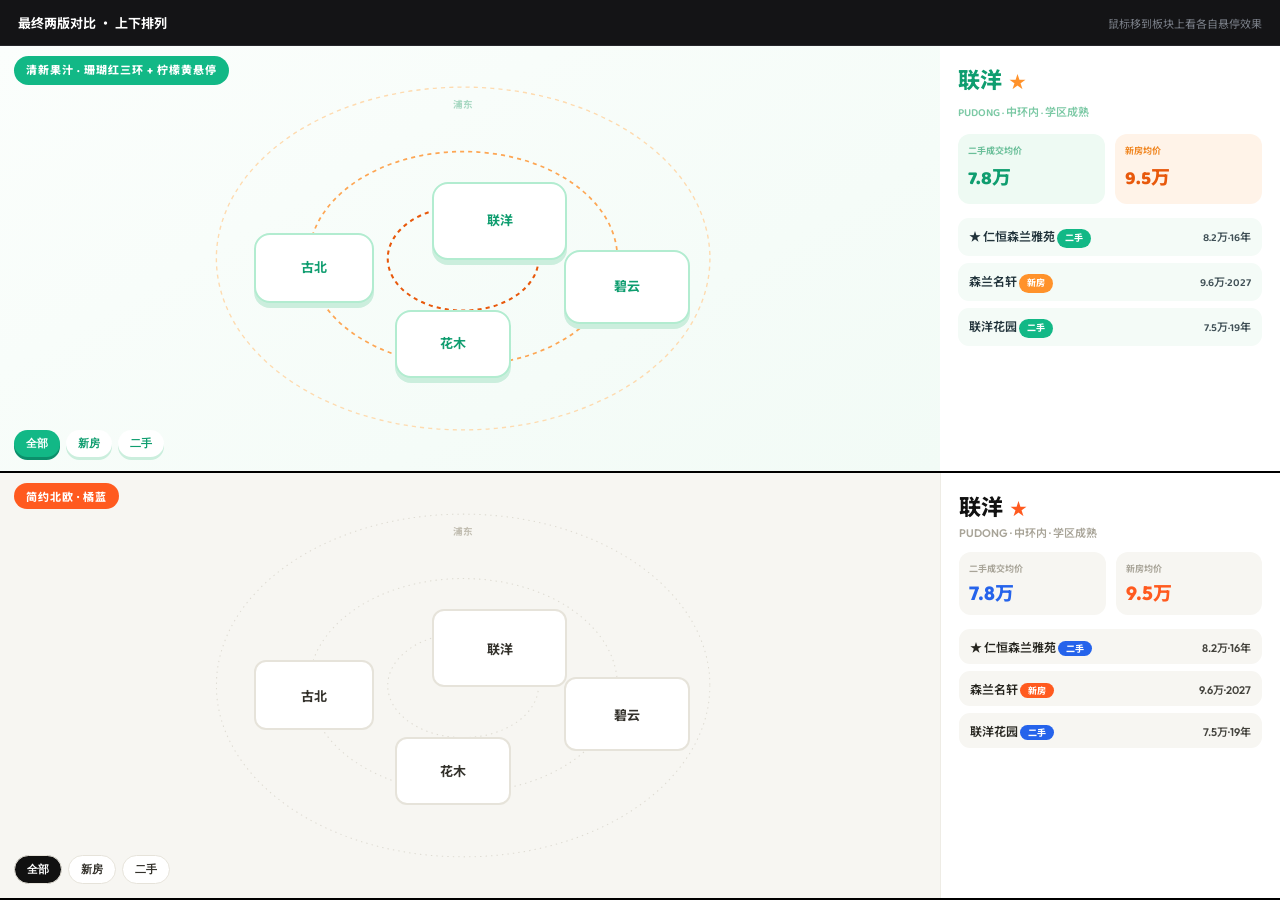
==== docs/design/style-final-juicy.html @ c89e5485 "docs: 前端风格最终定为清新果汁（淡绿底+珊瑚红三环+柠檬黄悬停+Baloo2），存参考稿" ====
<!DOCTYPE html>
<html lang="zh">
<head>
<meta charset="utf-8">
<meta name="viewport" content="width=device-width, initial-scale=1">
<title>最终确认 · 清新果汁 vs 简约北欧</title>
<link rel="preconnect" href="https://fonts.googleapis.com">
<link rel="preconnect" href="https://fonts.gstatic.com" crossorigin>
<link href="https://fonts.googleapis.com/css2?family=Baloo+2:wght@500;600;700&family=Outfit:wght@500;600;700;800&family=Noto+Sans+SC:wght@500;700;900&display=swap" rel="stylesheet">
<style>
  *{box-sizing:border-box;margin:0;padding:0}
  html,body{height:100%}
  body{background:#0d0d0f;overflow:hidden;font-family:"Noto Sans SC",sans-serif}
  .bar{position:fixed;top:0;left:0;right:0;height:46px;z-index:50;background:#141416;border-bottom:1px solid #26262b;
    display:flex;align-items:center;padding:0 18px;color:#fff;font-size:13px;font-weight:700;gap:10px}
  .bar .hint{margin-left:auto;color:#7a7f88;font-size:11px;font-weight:400}
  .wrap{position:fixed;top:46px;left:0;right:0;bottom:0;display:grid;grid-template-rows:1fr 1fr}
  .demo{position:relative;display:grid;grid-template-columns:1fr 340px;border-bottom:2px solid #000;overflow:hidden}
  .name{position:absolute;top:10px;left:14px;z-index:30;font-size:11px;font-weight:800;letter-spacing:1px;
    padding:5px 12px;border-radius:999px}
  .map{position:relative;overflow:hidden}
  .ring-svg{position:absolute;inset:0;width:100%;height:100%;pointer-events:none}
  .ring{fill:none;stroke-dasharray:6 6}
  .blob{position:absolute;cursor:pointer;transition:all .22s cubic-bezier(.34,1.56,.64,1);display:flex;align-items:center;justify-content:center}
  .filterbar{position:absolute;bottom:14px;left:14px;display:flex;gap:6px}
  .filterbar button{border:none;font-size:11px;padding:6px 12px;border-radius:999px;cursor:pointer;font-weight:700}
  .panel{padding:16px 18px;overflow:hidden}
  .p-block{display:flex;align-items:baseline;gap:7px}
  .p-name{font-size:22px;font-weight:800}.p-star{font-size:17px}
  .p-sub{font-size:11px;margin-top:3px;font-weight:600}
  .price-row{display:flex;gap:10px;margin-top:12px}
  .price-box{flex:1;border-radius:12px;padding:10px}
  .price-box .lbl{font-size:9px;font-weight:700}.price-box .val{font-size:19px;font-weight:800;margin-top:3px}
  .clist{list-style:none;display:flex;flex-direction:column;gap:7px;margin-top:14px}
  .clist li{display:flex;justify-content:space-between;align-items:center;font-size:12px;padding:9px 11px;border-radius:11px;gap:8px;font-weight:600}
  .clist li .rt{white-space:nowrap;font-size:11px;opacity:.85}
  .badge{font-size:9px;padding:2px 8px;border-radius:999px;font-weight:800}

  /* ===== 清新果汁：绿板 + 珊瑚红三环 + 柠檬黄悬停 ===== */
  .J1{font-family:"Baloo 2","Noto Sans SC"}
  .J1 .map{background:linear-gradient(150deg,#fbfefc,#f2fbf6)}
  .J1 .name{background:#12b886;color:#fff}
  .J1 .r-in{stroke:#e8590c;stroke-width:3}
  .J1 .r-mid{stroke:#ff922b;stroke-width:2.5;opacity:.8}
  .J1 .r-out{stroke:#ffd8a8;stroke-width:2;opacity:.9}
  .J1 .blob{background:#fff;border:2.5px solid #b2ecd0;border-radius:16px;box-shadow:0 5px 0 #cbeedd}
  .J1 .blob .bl{font-weight:700;color:#0f9d6f;font-size:13px}
  .J1 .blob:hover{background:#ffd43b;border-color:#ffd43b;transform:translateY(-4px) scale(1.05);box-shadow:0 9px 0 #fab005}
  .J1 .blob:hover .bl{color:#664d03}
  .J1 .district{font-size:14px;fill:#a9d9c3;font-weight:700}
  .J1 .filterbar button{background:#fff;color:#0f9d6f;box-shadow:0 3px 0 #cbeedd}
  .J1 .filterbar button.on{background:#12b886;color:#fff;box-shadow:0 3px 0 #0c8f6b}
  .J1 .panel{background:#fff;color:#20323a}
  .J1 .p-name{color:#0f9d6f}.J1 .p-star{color:#ff922b}.J1 .p-sub{color:#7cc9a5}
  .J1 .price-box{background:#eefaf3}.J1 .price-box.new{background:#fff3e8}
  .J1 .price-box .lbl{color:#6abf99}.J1 .price-box.new .lbl{color:#f0851f}
  .J1 .price-box .val{color:#0f9d6f}.J1 .price-box.new .val{color:#e8590c}
  .J1 .clist li{background:#f4fbf7}
  .J1 .badge.resale{background:#12b886;color:#fff}.J1 .badge.new{background:#ff922b;color:#fff}

  /* ===== 简约北欧：米白 + 橘蓝 ===== */
  .J4{font-family:"Outfit","Noto Sans SC"}
  .J4 .map{background:#f7f6f2}
  .J4 .name{background:#ff5a1f;color:#fff}
  .J4 .ring{stroke:#dedbd2;stroke-width:1.5;stroke-dasharray:2 6}
  .J4 .blob{background:#fff;border:2px solid #e6e3da;border-radius:12px}
  .J4 .blob .bl{font-weight:700;color:#33312b;font-size:13px}
  .J4 .blob:hover{background:#2563eb;border-color:#2563eb;transform:scale(1.04);box-shadow:0 8px 20px rgba(37,99,235,.3)}
  .J4 .blob:hover .bl{color:#fff}
  .J4 .district{font-size:14px;fill:#c2beb2;font-weight:700}
  .J4 .filterbar button{background:#fff;color:#33312b;border:1.5px solid #e6e3da}
  .J4 .filterbar button.on{background:#111;color:#fff}
  .J4 .panel{background:#fff;color:#26251f;border-left:1px solid #eeece5}
  .J4 .p-name{color:#111}.J4 .p-star{color:#ff5a1f}.J4 .p-sub{color:#a8a498}
  .J4 .price-box{background:#f7f6f2}
  .J4 .price-box .lbl{color:#a8a498}
  .J4 .price-box.resale .val{color:#2563eb}.J4 .price-box.new .val{color:#ff5a1f}
  .J4 .clist li{background:#f7f6f2}
  .J4 .badge.resale{background:#2563eb;color:#fff}.J4 .badge.new{background:#ff5a1f;color:#fff}
</style>
</head>
<body>
  <div class="bar">最终两版对比 · 上下排列 <span class="hint">鼠标移到板块上看各自悬停效果</span></div>
  <div class="wrap" id="wrap"></div>
<script>
const RING=`<svg class="ring-svg" viewBox="0 0 900 620" preserveAspectRatio="xMidYMid meet">
  <ellipse class="ring r-out" cx="440" cy="310" rx="360" ry="250"/>
  <ellipse class="ring r-mid" cx="440" cy="310" rx="225" ry="156"/>
  <ellipse class="ring r-in" cx="440" cy="310" rx="110" ry="76"/>
  <text class="district" x="440" y="90" text-anchor="middle">浦东</text>
  <text class="district" x="180" y="320" text-anchor="middle">徐汇</text>
  <text class="district" x="690" y="340" text-anchor="middle">静安</text></svg>`;
const B=[{n:"联洋",x:"46%",y:"32%",w:"135px",h:"78px"},{n:"古北",x:"27%",y:"44%",w:"120px",h:"70px"},
  {n:"碧云",x:"60%",y:"48%",w:"126px",h:"74px"},{n:"花木",x:"42%",y:"62%",w:"116px",h:"68px"}];
const blobs=B.map(b=>`<div class="blob" style="left:${b.x};top:${b.y};width:${b.w};height:${b.h}"><span class="bl">${b.n}</span></div>`).join("");
function panel(){return `
  <div class="p-block"><span class="p-name">联洋</span><span class="p-star">★</span></div>
  <div class="p-sub">PUDONG · 中环内 · 学区成熟</div>
  <div class="price-row">
    <div class="price-box resale"><div class="lbl">二手成交均价</div><div class="val">7.8万</div></div>
    <div class="price-box new"><div class="lbl">新房均价</div><div class="val">9.5万</div></div></div>
  <ul class="clist">
    <li><span>★ 仁恒森兰雅苑 <span class="badge resale">二手</span></span><span class="rt">8.2万·16年</span></li>
    <li><span>森兰名轩 <span class="badge new">新房</span></span><span class="rt">9.6万·2027</span></li>
    <li><span>联洋花园 <span class="badge resale">二手</span></span><span class="rt">7.5万·19年</span></li>
  </ul>`;}
const names={J1:"清新果汁 · 珊瑚红三环 + 柠檬黄悬停",J4:"简约北欧 · 橘蓝"};
document.getElementById("wrap").innerHTML=["J1","J4"].map(s=>`
  <div class="demo ${s}">
    <div class="map"><div class="name">${names[s]}</div>${RING}${blobs}
      <div class="filterbar"><button class="on">全部</button><button>新房</button><button>二手</button></div></div>
    <div class="panel">${panel()}</div></div>`).join("");
</script>
</body>
</html>
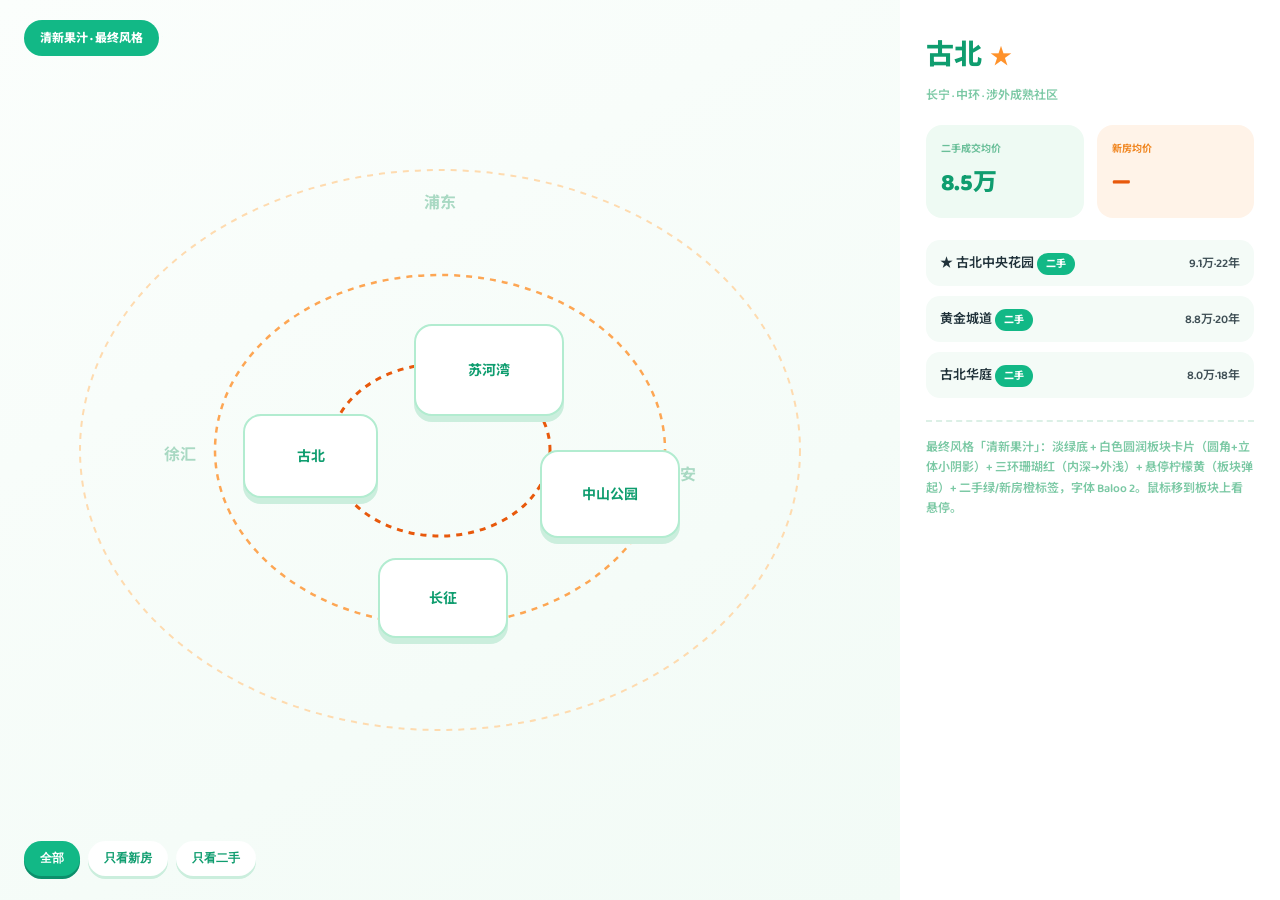
==== commit 61a33e62: "docs: 风格参考稿改为纯果汁单页；第一阶段板块定为长征/苏河湾/古北/中山公园（金虹桥非板块，排除）" ====
--- a/docs/design/style-final-juicy.html
+++ b/docs/design/style-final-juicy.html
@@ -3,113 +3,82 @@
 <head>
 <meta charset="utf-8">
 <meta name="viewport" content="width=device-width, initial-scale=1">
-<title>最终确认 · 清新果汁 vs 简约北欧</title>
+<title>风格参考 · 清新果汁</title>
 <link rel="preconnect" href="https://fonts.googleapis.com">
 <link rel="preconnect" href="https://fonts.gstatic.com" crossorigin>
-<link href="https://fonts.googleapis.com/css2?family=Baloo+2:wght@500;600;700&family=Outfit:wght@500;600;700;800&family=Noto+Sans+SC:wght@500;700;900&display=swap" rel="stylesheet">
+<link href="https://fonts.googleapis.com/css2?family=Baloo+2:wght@500;600;700&family=Noto+Sans+SC:wght@500;700;900&display=swap" rel="stylesheet">
 <style>
   *{box-sizing:border-box;margin:0;padding:0}
   html,body{height:100%}
-  body{background:#0d0d0f;overflow:hidden;font-family:"Noto Sans SC",sans-serif}
-  .bar{position:fixed;top:0;left:0;right:0;height:46px;z-index:50;background:#141416;border-bottom:1px solid #26262b;
-    display:flex;align-items:center;padding:0 18px;color:#fff;font-size:13px;font-weight:700;gap:10px}
-  .bar .hint{margin-left:auto;color:#7a7f88;font-size:11px;font-weight:400}
-  .wrap{position:fixed;top:46px;left:0;right:0;bottom:0;display:grid;grid-template-rows:1fr 1fr}
-  .demo{position:relative;display:grid;grid-template-columns:1fr 340px;border-bottom:2px solid #000;overflow:hidden}
-  .name{position:absolute;top:10px;left:14px;z-index:30;font-size:11px;font-weight:800;letter-spacing:1px;
-    padding:5px 12px;border-radius:999px}
-  .map{position:relative;overflow:hidden}
+  body{overflow:hidden;font-family:"Baloo 2","Noto Sans SC",sans-serif}
+  .screen{position:fixed;inset:0;display:grid;grid-template-columns:1fr 380px}
+  .map{position:relative;overflow:hidden;background:linear-gradient(150deg,#fbfefc,#f2fbf6)}
   .ring-svg{position:absolute;inset:0;width:100%;height:100%;pointer-events:none}
   .ring{fill:none;stroke-dasharray:6 6}
-  .blob{position:absolute;cursor:pointer;transition:all .22s cubic-bezier(.34,1.56,.64,1);display:flex;align-items:center;justify-content:center}
-  .filterbar{position:absolute;bottom:14px;left:14px;display:flex;gap:6px}
-  .filterbar button{border:none;font-size:11px;padding:6px 12px;border-radius:999px;cursor:pointer;font-weight:700}
-  .panel{padding:16px 18px;overflow:hidden}
-  .p-block{display:flex;align-items:baseline;gap:7px}
-  .p-name{font-size:22px;font-weight:800}.p-star{font-size:17px}
-  .p-sub{font-size:11px;margin-top:3px;font-weight:600}
-  .price-row{display:flex;gap:10px;margin-top:12px}
-  .price-box{flex:1;border-radius:12px;padding:10px}
-  .price-box .lbl{font-size:9px;font-weight:700}.price-box .val{font-size:19px;font-weight:800;margin-top:3px}
-  .clist{list-style:none;display:flex;flex-direction:column;gap:7px;margin-top:14px}
-  .clist li{display:flex;justify-content:space-between;align-items:center;font-size:12px;padding:9px 11px;border-radius:11px;gap:8px;font-weight:600}
-  .clist li .rt{white-space:nowrap;font-size:11px;opacity:.85}
-  .badge{font-size:9px;padding:2px 8px;border-radius:999px;font-weight:800}
-
-  /* ===== 清新果汁：绿板 + 珊瑚红三环 + 柠檬黄悬停 ===== */
-  .J1{font-family:"Baloo 2","Noto Sans SC"}
-  .J1 .map{background:linear-gradient(150deg,#fbfefc,#f2fbf6)}
-  .J1 .name{background:#12b886;color:#fff}
-  .J1 .r-in{stroke:#e8590c;stroke-width:3}
-  .J1 .r-mid{stroke:#ff922b;stroke-width:2.5;opacity:.8}
-  .J1 .r-out{stroke:#ffd8a8;stroke-width:2;opacity:.9}
-  .J1 .blob{background:#fff;border:2.5px solid #b2ecd0;border-radius:16px;box-shadow:0 5px 0 #cbeedd}
-  .J1 .blob .bl{font-weight:700;color:#0f9d6f;font-size:13px}
-  .J1 .blob:hover{background:#ffd43b;border-color:#ffd43b;transform:translateY(-4px) scale(1.05);box-shadow:0 9px 0 #fab005}
-  .J1 .blob:hover .bl{color:#664d03}
-  .J1 .district{font-size:14px;fill:#a9d9c3;font-weight:700}
-  .J1 .filterbar button{background:#fff;color:#0f9d6f;box-shadow:0 3px 0 #cbeedd}
-  .J1 .filterbar button.on{background:#12b886;color:#fff;box-shadow:0 3px 0 #0c8f6b}
-  .J1 .panel{background:#fff;color:#20323a}
-  .J1 .p-name{color:#0f9d6f}.J1 .p-star{color:#ff922b}.J1 .p-sub{color:#7cc9a5}
-  .J1 .price-box{background:#eefaf3}.J1 .price-box.new{background:#fff3e8}
-  .J1 .price-box .lbl{color:#6abf99}.J1 .price-box.new .lbl{color:#f0851f}
-  .J1 .price-box .val{color:#0f9d6f}.J1 .price-box.new .val{color:#e8590c}
-  .J1 .clist li{background:#f4fbf7}
-  .J1 .badge.resale{background:#12b886;color:#fff}.J1 .badge.new{background:#ff922b;color:#fff}
-
-  /* ===== 简约北欧：米白 + 橘蓝 ===== */
-  .J4{font-family:"Outfit","Noto Sans SC"}
-  .J4 .map{background:#f7f6f2}
-  .J4 .name{background:#ff5a1f;color:#fff}
-  .J4 .ring{stroke:#dedbd2;stroke-width:1.5;stroke-dasharray:2 6}
-  .J4 .blob{background:#fff;border:2px solid #e6e3da;border-radius:12px}
-  .J4 .blob .bl{font-weight:700;color:#33312b;font-size:13px}
-  .J4 .blob:hover{background:#2563eb;border-color:#2563eb;transform:scale(1.04);box-shadow:0 8px 20px rgba(37,99,235,.3)}
-  .J4 .blob:hover .bl{color:#fff}
-  .J4 .district{font-size:14px;fill:#c2beb2;font-weight:700}
-  .J4 .filterbar button{background:#fff;color:#33312b;border:1.5px solid #e6e3da}
-  .J4 .filterbar button.on{background:#111;color:#fff}
-  .J4 .panel{background:#fff;color:#26251f;border-left:1px solid #eeece5}
-  .J4 .p-name{color:#111}.J4 .p-star{color:#ff5a1f}.J4 .p-sub{color:#a8a498}
-  .J4 .price-box{background:#f7f6f2}
-  .J4 .price-box .lbl{color:#a8a498}
-  .J4 .price-box.resale .val{color:#2563eb}.J4 .price-box.new .val{color:#ff5a1f}
-  .J4 .clist li{background:#f7f6f2}
-  .J4 .badge.resale{background:#2563eb;color:#fff}.J4 .badge.new{background:#ff5a1f;color:#fff}
+  /* 三环珊瑚红：内深→外浅 */
+  .r-in{stroke:#e8590c;stroke-width:3}
+  .r-mid{stroke:#ff922b;stroke-width:2.5;opacity:.8}
+  .r-out{stroke:#ffd8a8;stroke-width:2;opacity:.9}
+  .district{font-size:16px;fill:#a9d9c3;font-weight:700}
+  .blob{position:absolute;cursor:pointer;transition:all .22s cubic-bezier(.34,1.56,.64,1);display:flex;align-items:center;justify-content:center;
+    background:#fff;border:2.5px solid #b2ecd0;border-radius:18px;box-shadow:0 6px 0 #cbeedd}
+  .blob .bl{font-weight:700;color:#0f9d6f;font-size:14px}
+  /* 悬停柠檬黄，板块弹起 */
+  .blob:hover{background:#ffd43b;border-color:#ffd43b;transform:translateY(-4px) scale(1.05);box-shadow:0 10px 0 #fab005}
+  .blob:hover .bl{color:#664d03}
+  .styletag{position:absolute;top:20px;left:24px;font-size:12px;font-weight:800;padding:8px 16px;border-radius:999px;background:#12b886;color:#fff}
+  .filterbar{position:absolute;bottom:24px;left:24px;display:flex;gap:8px}
+  .filterbar button{border:none;font-size:12px;padding:9px 16px;border-radius:999px;cursor:pointer;font-weight:700;background:#fff;color:#0f9d6f;box-shadow:0 3px 0 #cbeedd}
+  .filterbar button.on{background:#12b886;color:#fff;box-shadow:0 3px 0 #0c8f6b}
+  .panel{padding:32px 26px;overflow-y:auto;background:#fff;color:#20323a}
+  .p-block{display:flex;align-items:baseline;gap:8px}
+  .p-name{font-size:28px;font-weight:800;color:#0f9d6f}.p-star{font-size:22px;color:#ff922b}
+  .p-sub{font-size:12px;margin-top:6px;font-weight:600;color:#7cc9a5}
+  .price-row{display:flex;gap:13px;margin-top:20px}
+  .price-box{flex:1;border-radius:16px;padding:15px;background:#eefaf3}
+  .price-box.new{background:#fff3e8}
+  .price-box .lbl{font-size:10px;font-weight:700;color:#6abf99}.price-box.new .lbl{color:#f0851f}
+  .price-box .val{font-size:24px;font-weight:800;margin-top:5px;color:#0f9d6f}.price-box.new .val{color:#e8590c}
+  .clist{list-style:none;display:flex;flex-direction:column;gap:10px;margin-top:22px}
+  .clist li{display:flex;justify-content:space-between;align-items:center;font-size:13px;padding:12px 14px;border-radius:14px;gap:10px;font-weight:600;background:#f4fbf7}
+  .clist li .rt{white-space:nowrap;font-size:12px;font-weight:600;opacity:.85}
+  .badge{font-size:10px;padding:3px 9px;border-radius:999px;font-weight:800}
+  .badge.resale{background:#12b886;color:#fff}.badge.new{background:#ff922b;color:#fff}
+  .desc{margin-top:22px;font-size:12px;line-height:1.7;padding-top:16px;font-weight:600;border-top:2px dashed #dcf0e6;color:#7cc9a5}
 </style>
 </head>
 <body>
-  <div class="bar">最终两版对比 · 上下排列 <span class="hint">鼠标移到板块上看各自悬停效果</span></div>
-  <div class="wrap" id="wrap"></div>
-<script>
-const RING=`<svg class="ring-svg" viewBox="0 0 900 620" preserveAspectRatio="xMidYMid meet">
-  <ellipse class="ring r-out" cx="440" cy="310" rx="360" ry="250"/>
-  <ellipse class="ring r-mid" cx="440" cy="310" rx="225" ry="156"/>
-  <ellipse class="ring r-in" cx="440" cy="310" rx="110" ry="76"/>
-  <text class="district" x="440" y="90" text-anchor="middle">浦东</text>
-  <text class="district" x="180" y="320" text-anchor="middle">徐汇</text>
-  <text class="district" x="690" y="340" text-anchor="middle">静安</text></svg>`;
-const B=[{n:"联洋",x:"46%",y:"32%",w:"135px",h:"78px"},{n:"古北",x:"27%",y:"44%",w:"120px",h:"70px"},
-  {n:"碧云",x:"60%",y:"48%",w:"126px",h:"74px"},{n:"花木",x:"42%",y:"62%",w:"116px",h:"68px"}];
-const blobs=B.map(b=>`<div class="blob" style="left:${b.x};top:${b.y};width:${b.w};height:${b.h}"><span class="bl">${b.n}</span></div>`).join("");
-function panel(){return `
-  <div class="p-block"><span class="p-name">联洋</span><span class="p-star">★</span></div>
-  <div class="p-sub">PUDONG · 中环内 · 学区成熟</div>
-  <div class="price-row">
-    <div class="price-box resale"><div class="lbl">二手成交均价</div><div class="val">7.8万</div></div>
-    <div class="price-box new"><div class="lbl">新房均价</div><div class="val">9.5万</div></div></div>
-  <ul class="clist">
-    <li><span>★ 仁恒森兰雅苑 <span class="badge resale">二手</span></span><span class="rt">8.2万·16年</span></li>
-    <li><span>森兰名轩 <span class="badge new">新房</span></span><span class="rt">9.6万·2027</span></li>
-    <li><span>联洋花园 <span class="badge resale">二手</span></span><span class="rt">7.5万·19年</span></li>
-  </ul>`;}
-const names={J1:"清新果汁 · 珊瑚红三环 + 柠檬黄悬停",J4:"简约北欧 · 橘蓝"};
-document.getElementById("wrap").innerHTML=["J1","J4"].map(s=>`
-  <div class="demo ${s}">
-    <div class="map"><div class="name">${names[s]}</div>${RING}${blobs}
-      <div class="filterbar"><button class="on">全部</button><button>新房</button><button>二手</button></div></div>
-    <div class="panel">${panel()}</div></div>`).join("");
-</script>
+  <div class="screen">
+    <div class="map">
+      <div class="styletag">清新果汁 · 最终风格</div>
+      <svg class="ring-svg" viewBox="0 0 900 700" preserveAspectRatio="xMidYMid meet">
+        <ellipse class="ring r-out" cx="440" cy="350" rx="360" ry="280"/>
+        <ellipse class="ring r-mid" cx="440" cy="350" rx="225" ry="175"/>
+        <ellipse class="ring r-in" cx="440" cy="350" rx="110" ry="86"/>
+        <text class="district" x="440" y="108" text-anchor="middle">浦东</text>
+        <text class="district" x="180" y="360" text-anchor="middle">徐汇</text>
+        <text class="district" x="680" y="380" text-anchor="middle">静安</text>
+      </svg>
+      <div class="blob" style="left:46%;top:36%;width:150px;height:92px"><span class="bl">苏河湾</span></div>
+      <div class="blob" style="left:27%;top:46%;width:135px;height:84px"><span class="bl">古北</span></div>
+      <div class="blob" style="left:60%;top:50%;width:140px;height:88px"><span class="bl">中山公园</span></div>
+      <div class="blob" style="left:42%;top:62%;width:130px;height:80px"><span class="bl">长征</span></div>
+      <div class="filterbar"><button class="on">全部</button><button>只看新房</button><button>只看二手</button></div>
+    </div>
+    <div class="panel">
+      <div class="p-block"><span class="p-name">古北</span><span class="p-star">★</span></div>
+      <div class="p-sub">长宁 · 中环 · 涉外成熟社区</div>
+      <div class="price-row">
+        <div class="price-box resale"><div class="lbl">二手成交均价</div><div class="val">8.5万</div></div>
+        <div class="price-box new"><div class="lbl">新房均价</div><div class="val">—</div></div>
+      </div>
+      <ul class="clist">
+        <li><span>★ 古北中央花园 <span class="badge resale">二手</span></span><span class="rt">9.1万·22年</span></li>
+        <li><span>黄金城道 <span class="badge resale">二手</span></span><span class="rt">8.8万·20年</span></li>
+        <li><span>古北华庭 <span class="badge resale">二手</span></span><span class="rt">8.0万·18年</span></li>
+      </ul>
+      <div class="desc">最终风格「清新果汁」：淡绿底 + 白色圆润板块卡片（圆角+立体小阴影）+ 三环珊瑚红（内深→外浅）+ 悬停柠檬黄（板块弹起）+ 二手绿/新房橙标签，字体 Baloo 2。鼠标移到板块上看悬停。</div>
+    </div>
+  </div>
 </body>
 </html>
